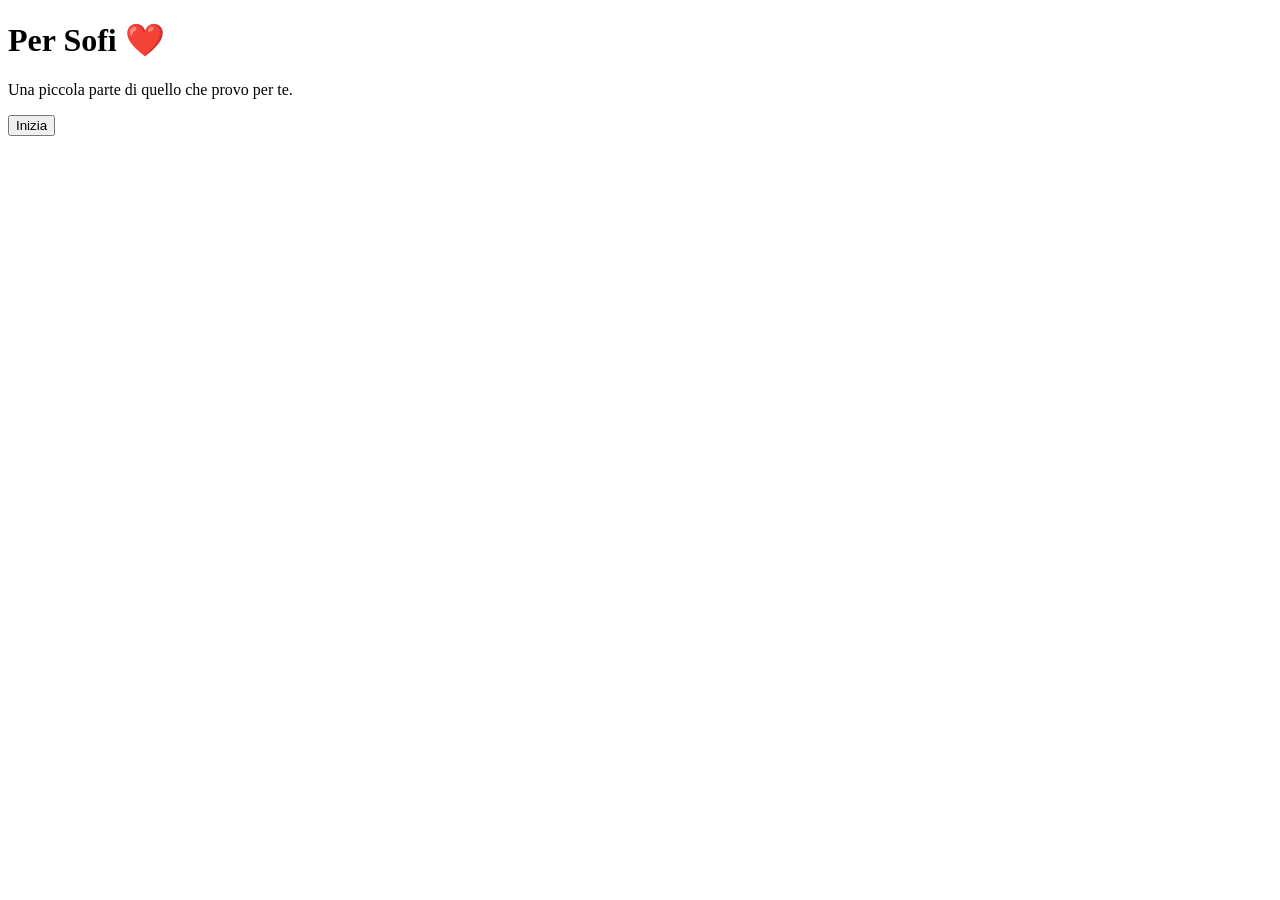
==== index.html @ b8570b96 "index.html" ====
<!DOCTYPE html>
<html lang="it">

<head>
    <meta charset="UTF-8">
    <meta name="viewport" content="width=device-width, initial-scale=1.0">

    <title>Per Sofi ❤️</title>

</head>


<body>

    <h1>Per Sofi ❤️</h1>

    <p>
        Una piccola parte di quello che provo per te.
    </p>


    <button>
        Inizia
    </button>


</body>

</html>
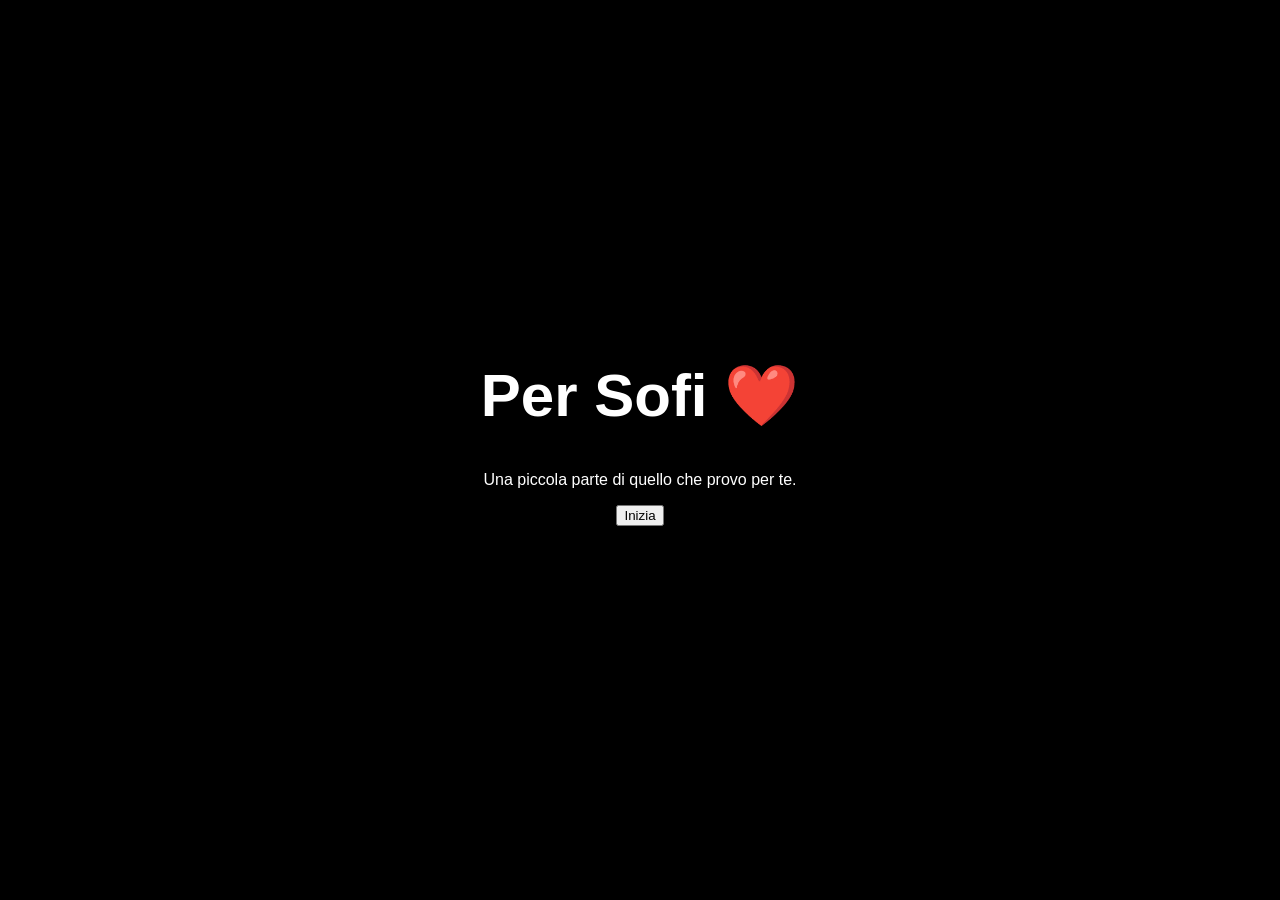
==== commit 2b555040: "index.html" ====
--- a/index.html
+++ b/index.html
@@ -2,27 +2,41 @@
 <html lang="it">
 
 <head>
+
     <meta charset="UTF-8">
     <meta name="viewport" content="width=device-width, initial-scale=1.0">
 
     <title>Per Sofi ❤️</title>
+
+    <link rel="stylesheet" href="style.css">
 
 </head>
 
 
 <body>
 
-    <h1>Per Sofi ❤️</h1>
 
-    <p>
-        Una piccola parte di quello che provo per te.
-    </p>
+    <div class="stars"></div>
 
 
-    <button>
-        Inizia
-    </button>
+    <main class="intro">
 
+        <h1>Per Sofi ❤️</h1>
+
+        <p>
+            Una piccola parte di quello che provo per te.
+        </p>
+
+
+        <button id="startButton">
+            Inizia
+        </button>
+
+
+    </main>
+
+
+<script src="script.js"></script>
 
 </body>
 
--- a/style.css
+++ b/style.css
@@ -0,0 +1,19 @@
+body {
+
+    background: black;
+    color: white;
+
+    text-align: center;
+
+    font-family: Arial, sans-serif;
+
+}
+
+
+h1 {
+
+    margin-top: 40vh;
+
+    font-size: 60px;
+
+}
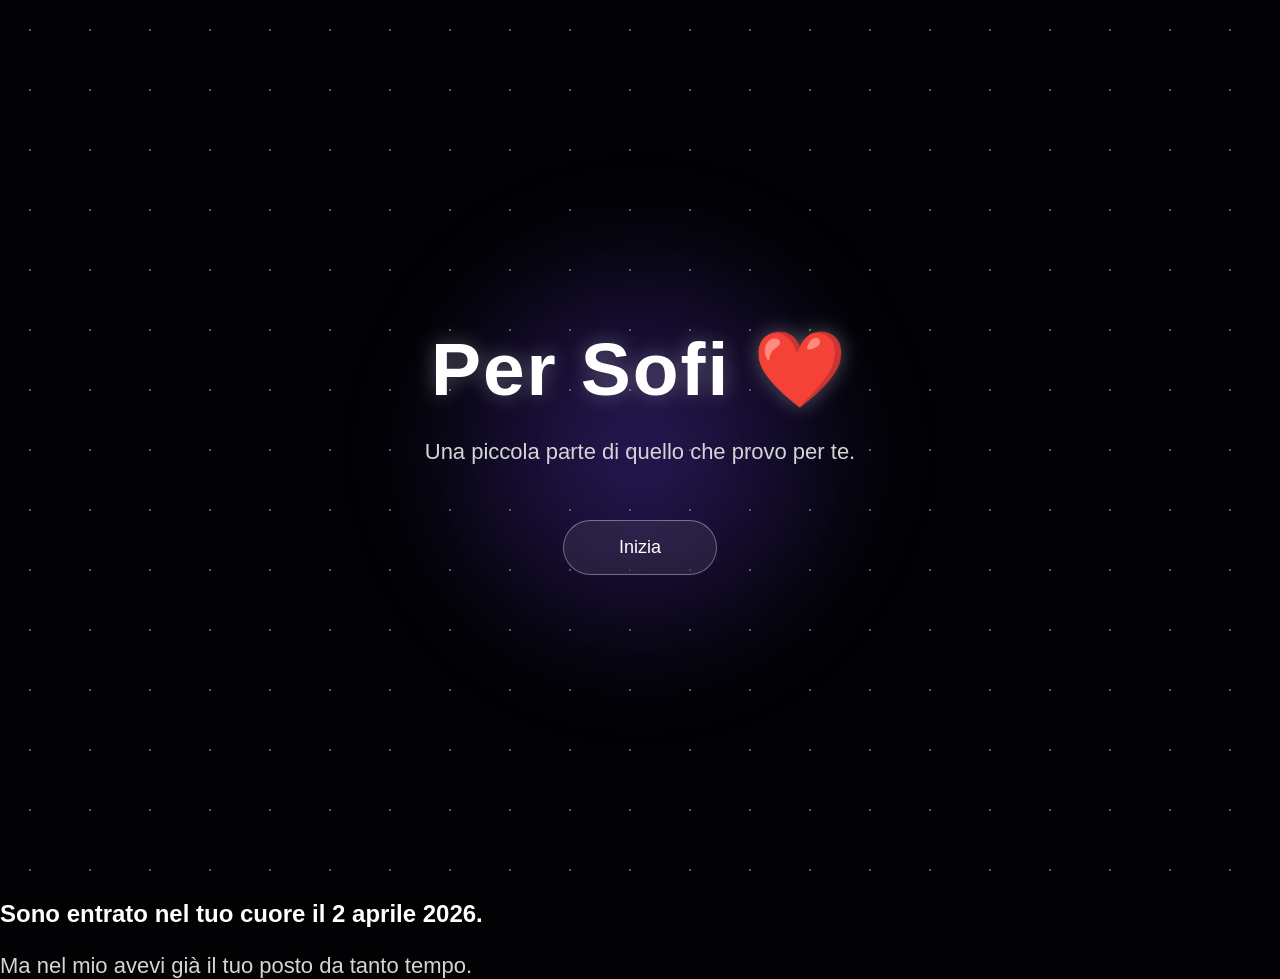
==== commit 2bd1627f: "Update index.html" ====
--- a/index.html
+++ b/index.html
@@ -34,7 +34,17 @@
 
 
     </main>
+<section class="story">
 
+    <h2>
+        Sono entrato nel tuo cuore il 2 aprile 2026.
+    </h2>
+
+    <p>
+        Ma nel mio avevi già il tuo posto da tanto tempo.
+    </p>
+
+</section>
 
 <script src="script.js"></script>
 
--- a/style.css
+++ b/style.css
@@ -1,19 +1,334 @@
+* {
+    margin: 0;
+    padding: 0;
+    box-sizing: border-box;
+}
+
+
 body {
 
-    background: black;
+    height: 100vh;
+    overflow: hidden;
+
+    background: #020205;
+
     color: white;
 
-    text-align: center;
-
-    font-family: Arial, sans-serif;
-
-}
-
+    font-family: "Arial", sans-serif;
+
+}
+
+
+/* Sfondo stellato */
+
+.stars {
+
+    position: absolute;
+
+    width: 100%;
+    height: 100%;
+
+    background-image:
+    radial-gradient(circle, rgba(255,255,255,0.8) 1px, transparent 1.5px);
+
+    background-size: 60px 60px;
+
+    animation: starsMove 25s linear infinite;
+
+    opacity: 0.45;
+
+}
+
+
+@keyframes starsMove {
+
+    from {
+        transform: translateY(0);
+    }
+
+    to {
+        transform: translateY(80px);
+    }
+
+}
+
+
+
+/* Nebulosa */
+
+.intro::before {
+
+    content: "";
+
+    position: absolute;
+
+    width: 500px;
+    height: 500px;
+
+    background: radial-gradient(
+        circle,
+        rgba(120,70,255,0.35),
+        transparent 70%
+    );
+
+
+    filter: blur(40px);
+
+    animation: pulse 8s infinite alternate;
+
+}
+
+
+
+@keyframes pulse {
+
+    from {
+
+        transform: scale(0.9);
+
+        opacity:0.5;
+
+    }
+
+
+    to {
+
+        transform: scale(1.1);
+
+        opacity:0.8;
+
+    }
+
+}
+
+
+
+/* Contenuto centrale */
+
+.intro {
+
+    height:100vh;
+
+    display:flex;
+
+    flex-direction:column;
+
+    justify-content:center;
+
+    align-items:center;
+
+    text-align:center;
+
+    position:relative;
+
+}
+
+
+
+/* Titolo */
 
 h1 {
 
-    margin-top: 40vh;
-
-    font-size: 60px;
-
-}
+    font-size:75px;
+
+    font-weight:600;
+
+    letter-spacing:2px;
+
+
+    opacity:0;
+
+    animation: appear 2.5s forwards;
+
+
+    text-shadow:
+
+    0 0 20px rgba(255,255,255,0.3);
+
+}
+
+
+
+/* Sottotitolo */
+
+p {
+
+    margin-top:25px;
+
+    font-size:22px;
+
+    color:#d5d5d5;
+
+
+    opacity:0;
+
+    animation: appear 2.5s forwards;
+
+    animation-delay:1s;
+
+}
+
+
+
+/* Bottone */
+
+button {
+
+
+    margin-top:55px;
+
+
+    padding:16px 55px;
+
+
+    border-radius:50px;
+
+
+    border:
+
+    1px solid rgba(255,255,255,0.35);
+
+
+
+    background:
+
+    rgba(255,255,255,0.08);
+
+
+
+    color:white;
+
+
+    font-size:18px;
+
+
+    cursor:pointer;
+
+
+    backdrop-filter:blur(10px);
+
+
+
+    opacity:0;
+
+
+    animation: appear 2.5s forwards;
+
+    animation-delay:2s;
+
+
+    transition:0.4s;
+
+
+}
+
+
+
+button:hover {
+
+
+    transform:scale(1.1);
+
+
+    background:
+
+    rgba(255,255,255,0.2);
+
+
+    box-shadow:
+
+    0 0 30px rgba(255,255,255,0.3);
+
+
+}
+
+
+
+/* Animazione entrata */
+
+@keyframes appear {
+
+
+    from {
+
+        opacity:0;
+
+        transform:translateY(40px);
+
+    }
+
+
+    to {
+
+        opacity:1;
+
+        transform:translateY(0);
+
+    }
+
+}
+
+
+
+/* Smartphone */
+
+@media(max-width:600px){
+
+
+    h1 {
+
+        font-size:45px;
+
+    }
+
+
+    p {
+
+        font-size:17px;
+
+    }
+
+
+}
+
+.fade {
+
+    animation: fadeScreen 2s forwards;
+
+}
+
+
+@keyframes fadeScreen {
+
+
+    from {
+
+        opacity:1;
+
+    }
+
+
+    to {
+
+        opacity:0;
+
+    }
+
+}
+
+.fade {
+    animation: fadeScreen 2s forwards;
+}
+
+
+@keyframes fadeScreen {
+
+    from {
+        opacity: 1;
+    }
+
+    to {
+        opacity: 0;
+    }
+
+}
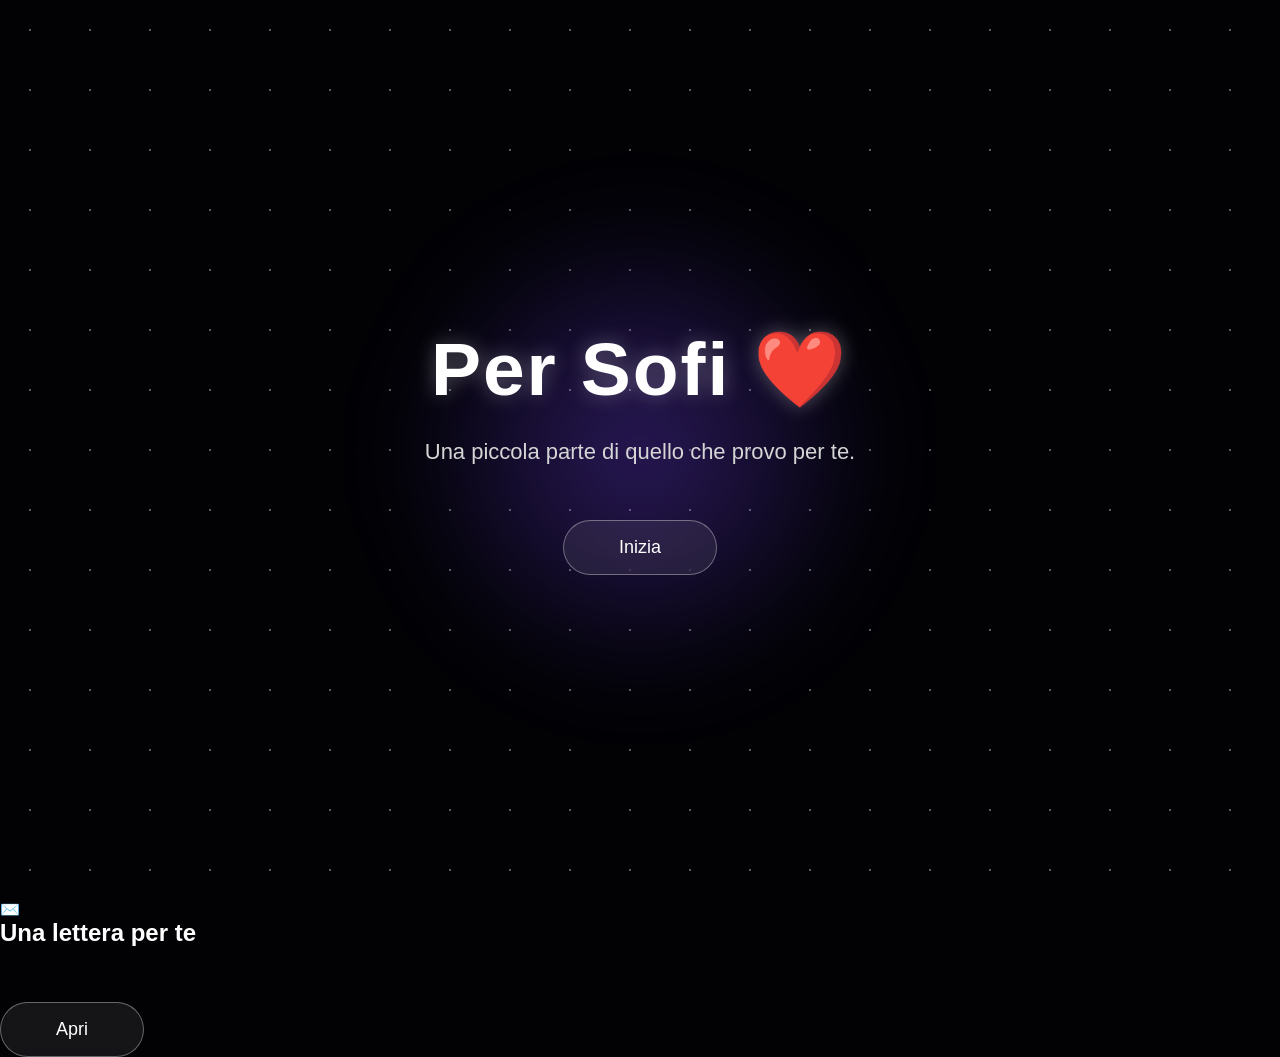
==== commit d84ea3d5: "Update index.html" ====
--- a/index.html
+++ b/index.html
@@ -46,6 +46,33 @@
 
 </section>
 
+    <section class="letter-section">
+
+    <div class="envelope" id="envelope">
+
+        <div class="letter-icon">
+            ✉️
+        </div>
+
+        <h2>
+            Una lettera per te
+        </h2>
+
+        <button id="openLetter">
+            Apri
+        </button>
+
+    </div>
+
+
+    <div class="letter" id="letter">
+
+        <p id="letterText"></p>
+
+    </div>
+
+</section>
+    
 <script src="script.js"></script>
 
 </body>
--- a/style.css
+++ b/style.css
@@ -332,3 +332,112 @@
     }
 
 }
+
+.story {
+
+    position: absolute;
+
+    top:0;
+    left:0;
+
+    width:100%;
+    height:100vh;
+
+
+    display:flex;
+
+    flex-direction:column;
+
+    justify-content:center;
+
+    align-items:center;
+
+
+    text-align:center;
+
+
+    background:#020205;
+
+
+    opacity:0;
+
+
+    pointer-events:none;
+
+}
+
+
+.story h2 {
+
+    font-size:45px;
+
+    max-width:900px;
+
+    line-height:1.3;
+}
+
+
+.story p {
+
+    margin-top:30px;
+
+    font-size:25px;
+
+}
+
+.hide {
+
+    animation: fadeOut 2s forwards;
+
+}
+
+
+
+.show {
+
+    animation: fadeInStory 2s forwards;
+
+    pointer-events:auto;
+
+}
+
+
+
+@keyframes fadeOut {
+
+
+    from {
+
+        opacity:1;
+
+    }
+
+
+    to {
+
+        opacity:0;
+
+    }
+
+
+}
+
+
+
+@keyframes fadeInStory {
+
+
+    from {
+
+        opacity:0;
+
+    }
+
+
+    to {
+
+        opacity:1;
+
+    }
+
+}
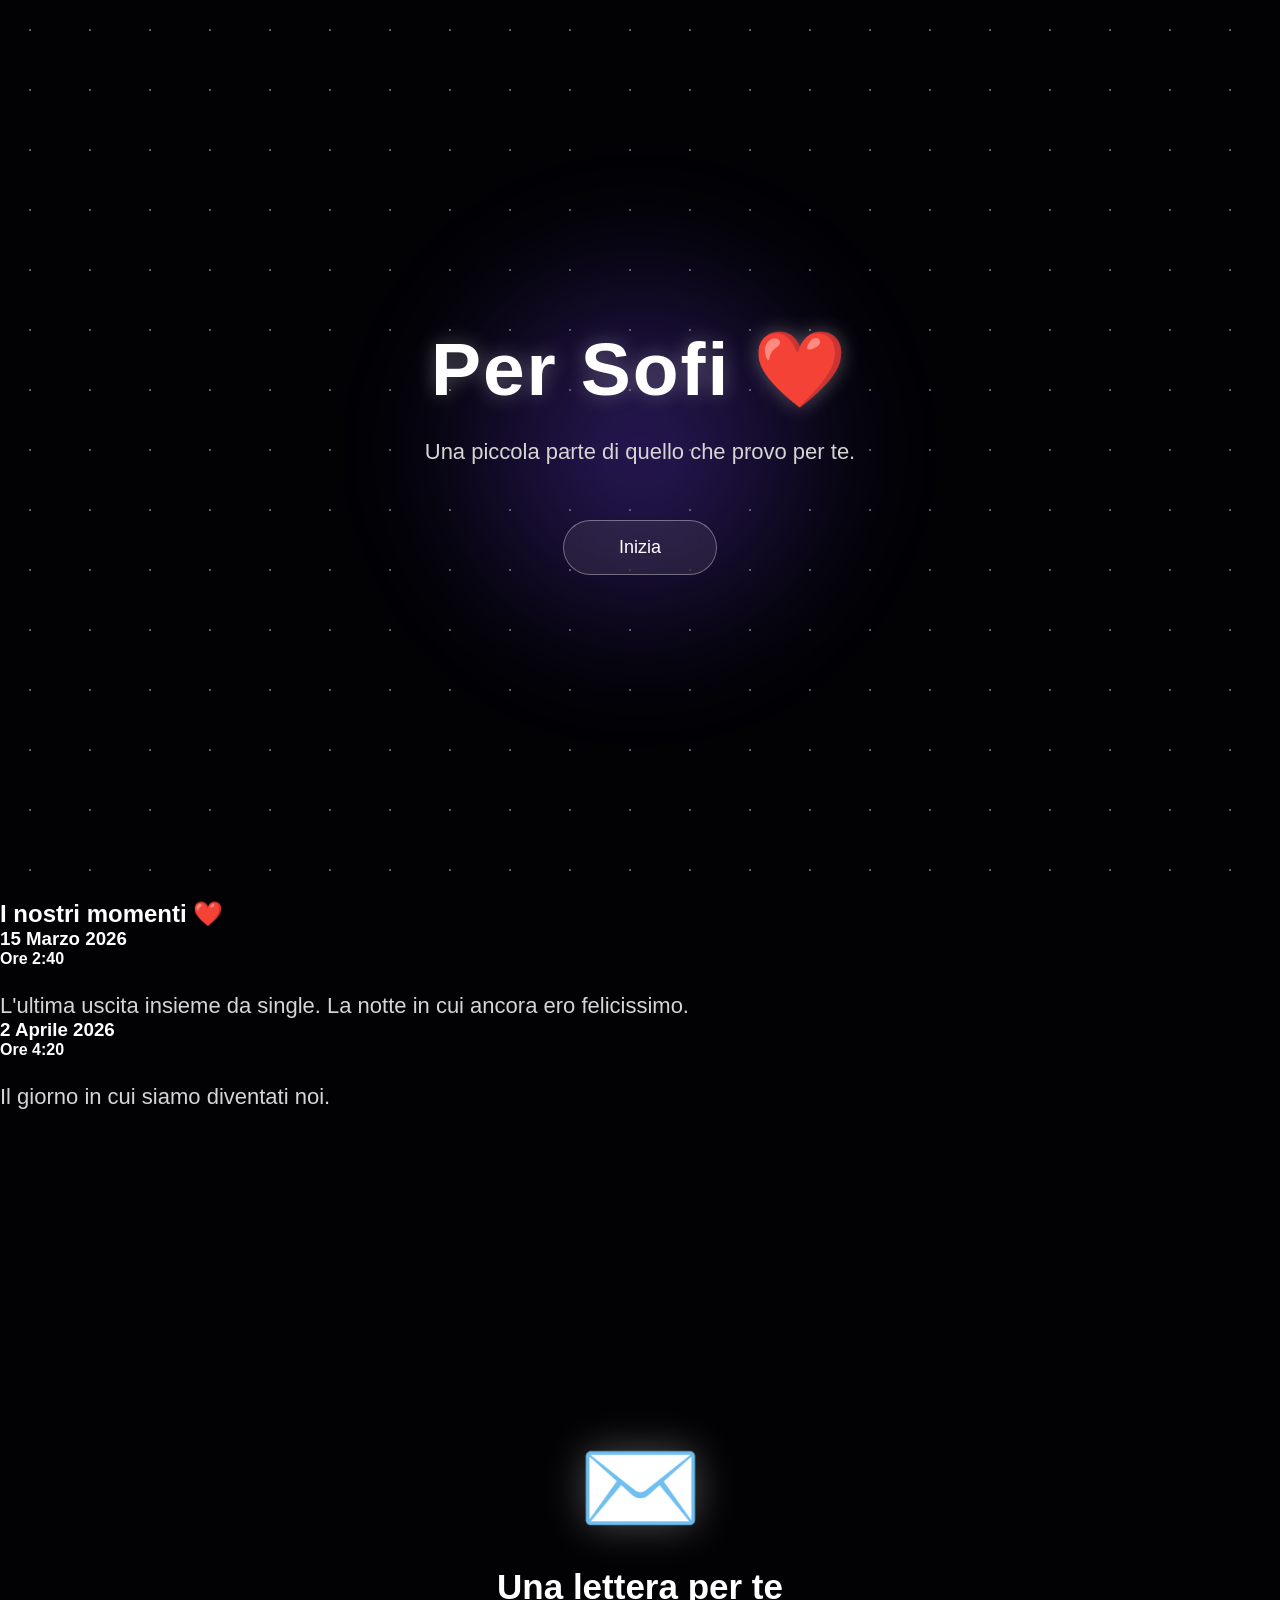
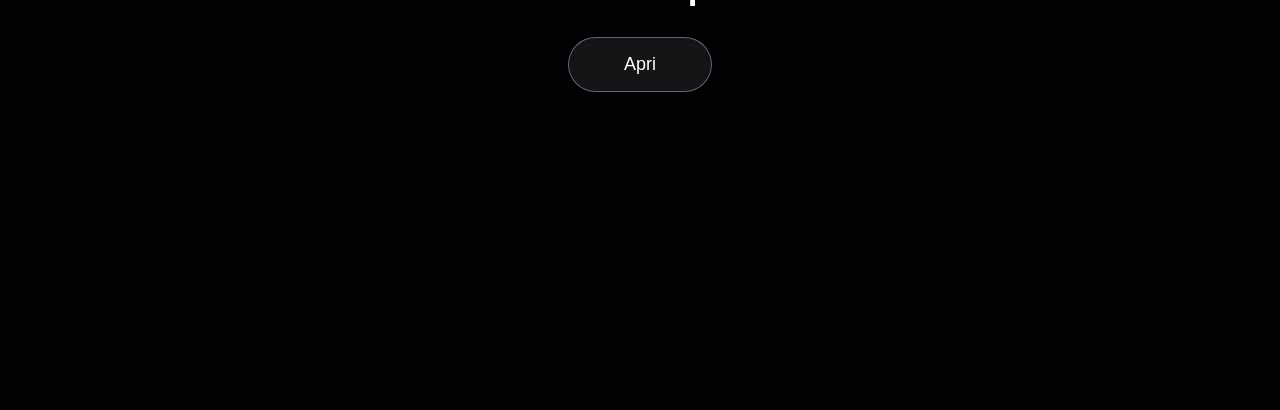
==== commit 495f2444: "Update index.html" ====
--- a/index.html
+++ b/index.html
@@ -46,6 +46,50 @@
 
 </section>
 
+    <section class="timeline">
+
+    <h2>
+        I nostri momenti ❤️
+    </h2>
+
+
+    <div class="memory">
+
+        <h3>
+            15 Marzo 2026
+        </h3>
+
+        <h4>
+            Ore 2:40
+        </h4>
+
+        <p>
+            L'ultima uscita insieme da single.
+            La notte in cui ancora ero felicissimo.
+        </p>
+
+    </div>
+
+
+    <div class="memory">
+
+        <h3>
+            2 Aprile 2026
+        </h3>
+
+        <h4>
+            Ore 4:20
+        </h4>
+
+        <p>
+            Il giorno in cui siamo diventati noi.
+        </p>
+
+    </div>
+
+
+</section>
+    
     <section class="letter-section">
 
     <div class="envelope" id="envelope">
--- a/style.css
+++ b/style.css
@@ -441,3 +441,95 @@
     }
 
 }
+
+.letter-section {
+
+    min-height:100vh;
+
+    background:#020205;
+
+    display:flex;
+
+    justify-content:center;
+
+    align-items:center;
+
+    flex-direction:column;
+
+    color:white;
+
+    text-align:center;
+
+}
+
+
+
+.envelope {
+
+    cursor:pointer;
+
+    transition:1s;
+
+}
+
+
+
+.letter-icon {
+
+    font-size:100px;
+
+    filter:drop-shadow(0 0 20px rgba(255,255,255,0.3));
+
+}
+
+
+
+.envelope h2 {
+
+    margin-top:20px;
+
+    font-size:35px;
+
+}
+
+
+
+#openLetter {
+
+    margin-top:30px;
+
+}
+
+
+
+.letter {
+
+    display:none;
+
+    max-width:800px;
+
+    padding:40px;
+
+    font-size:22px;
+
+    line-height:1.8;
+
+}
+
+
+
+.open {
+
+    display:block;
+
+    animation:appear 2s forwards;
+
+}
+
+
+
+.hide-envelope {
+
+    display:none;
+
+}
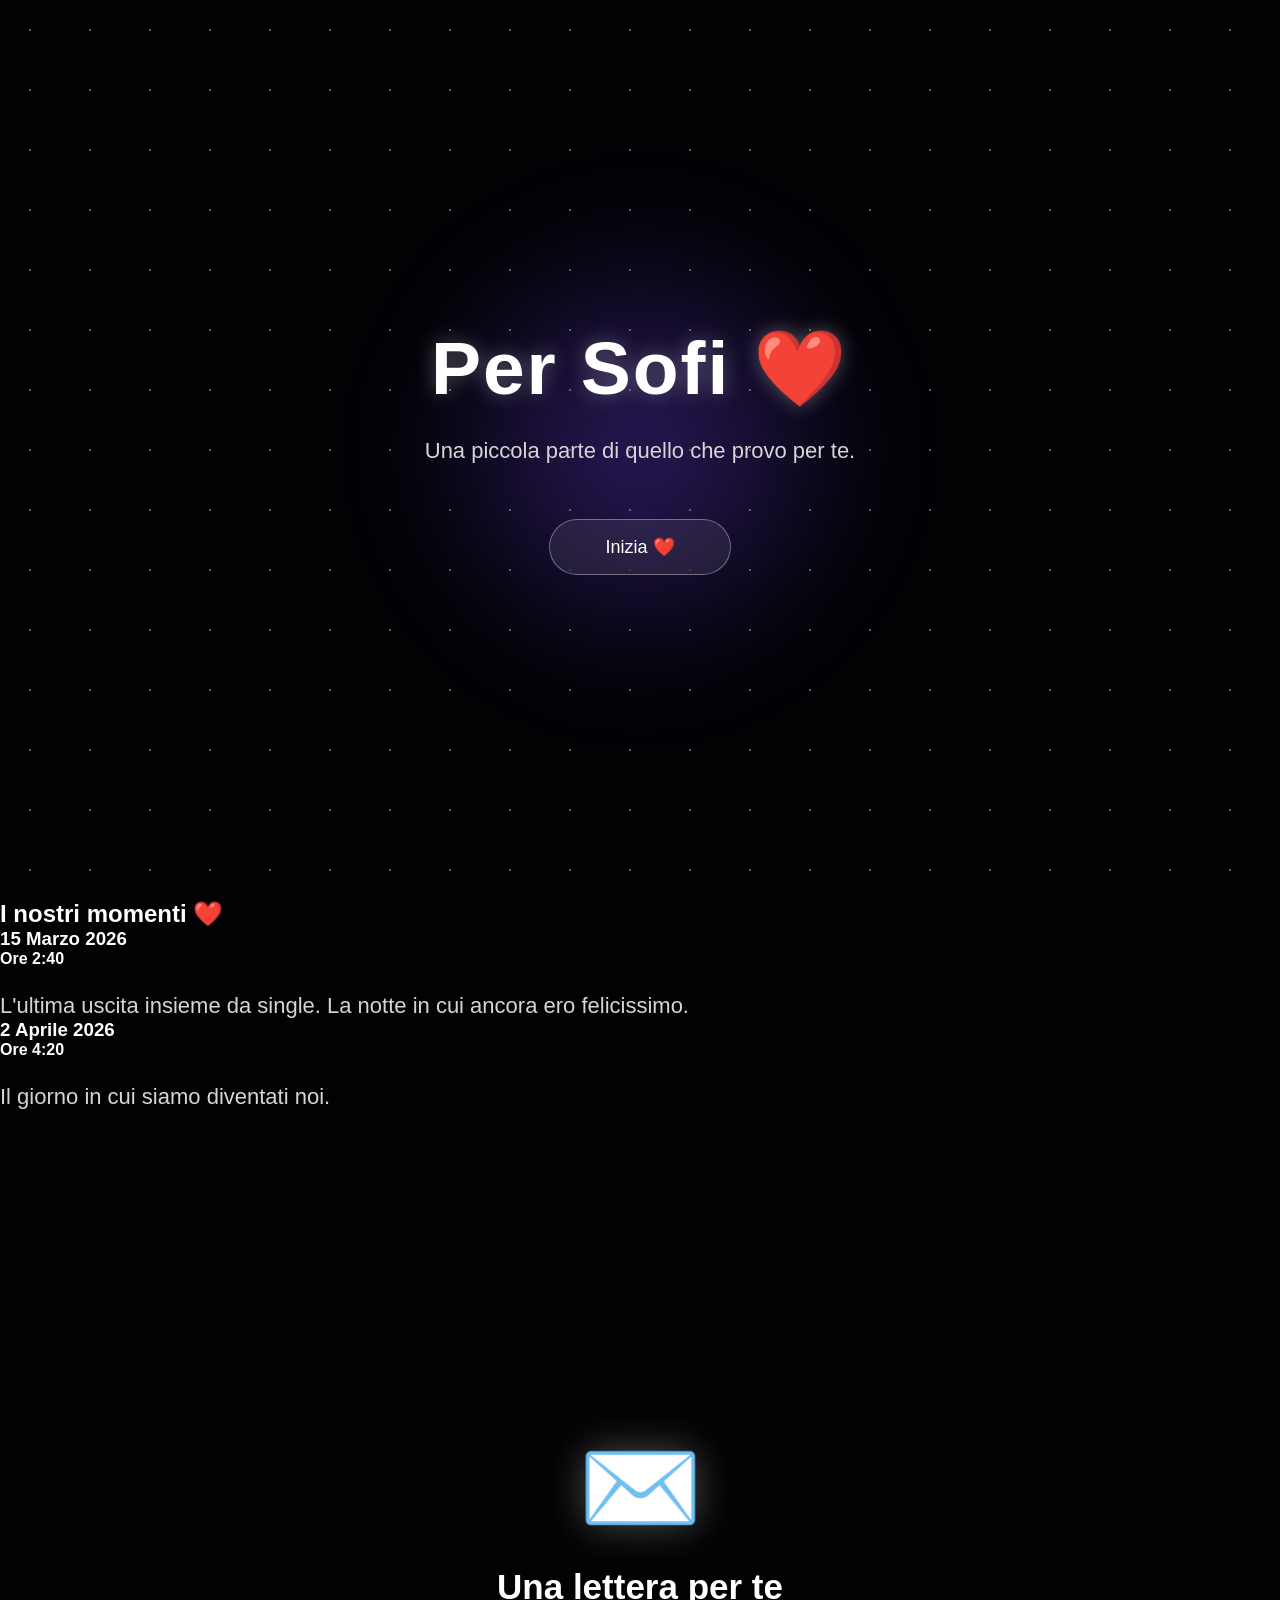
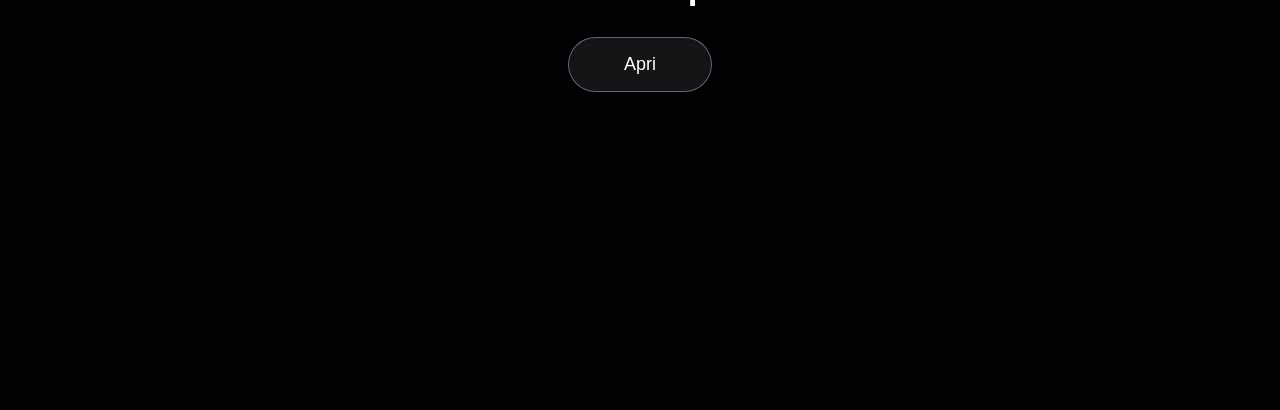
==== commit 24084cd8: "Update index.html" ====
--- a/index.html
+++ b/index.html
@@ -28,9 +28,13 @@
         </p>
 
 
-        <button id="startButton">
-            Inizia
-        </button>
+        <a href="storia.html">
+
+    <button>
+        Inizia ❤️
+    </button>
+
+</a>
 
 
     </main>
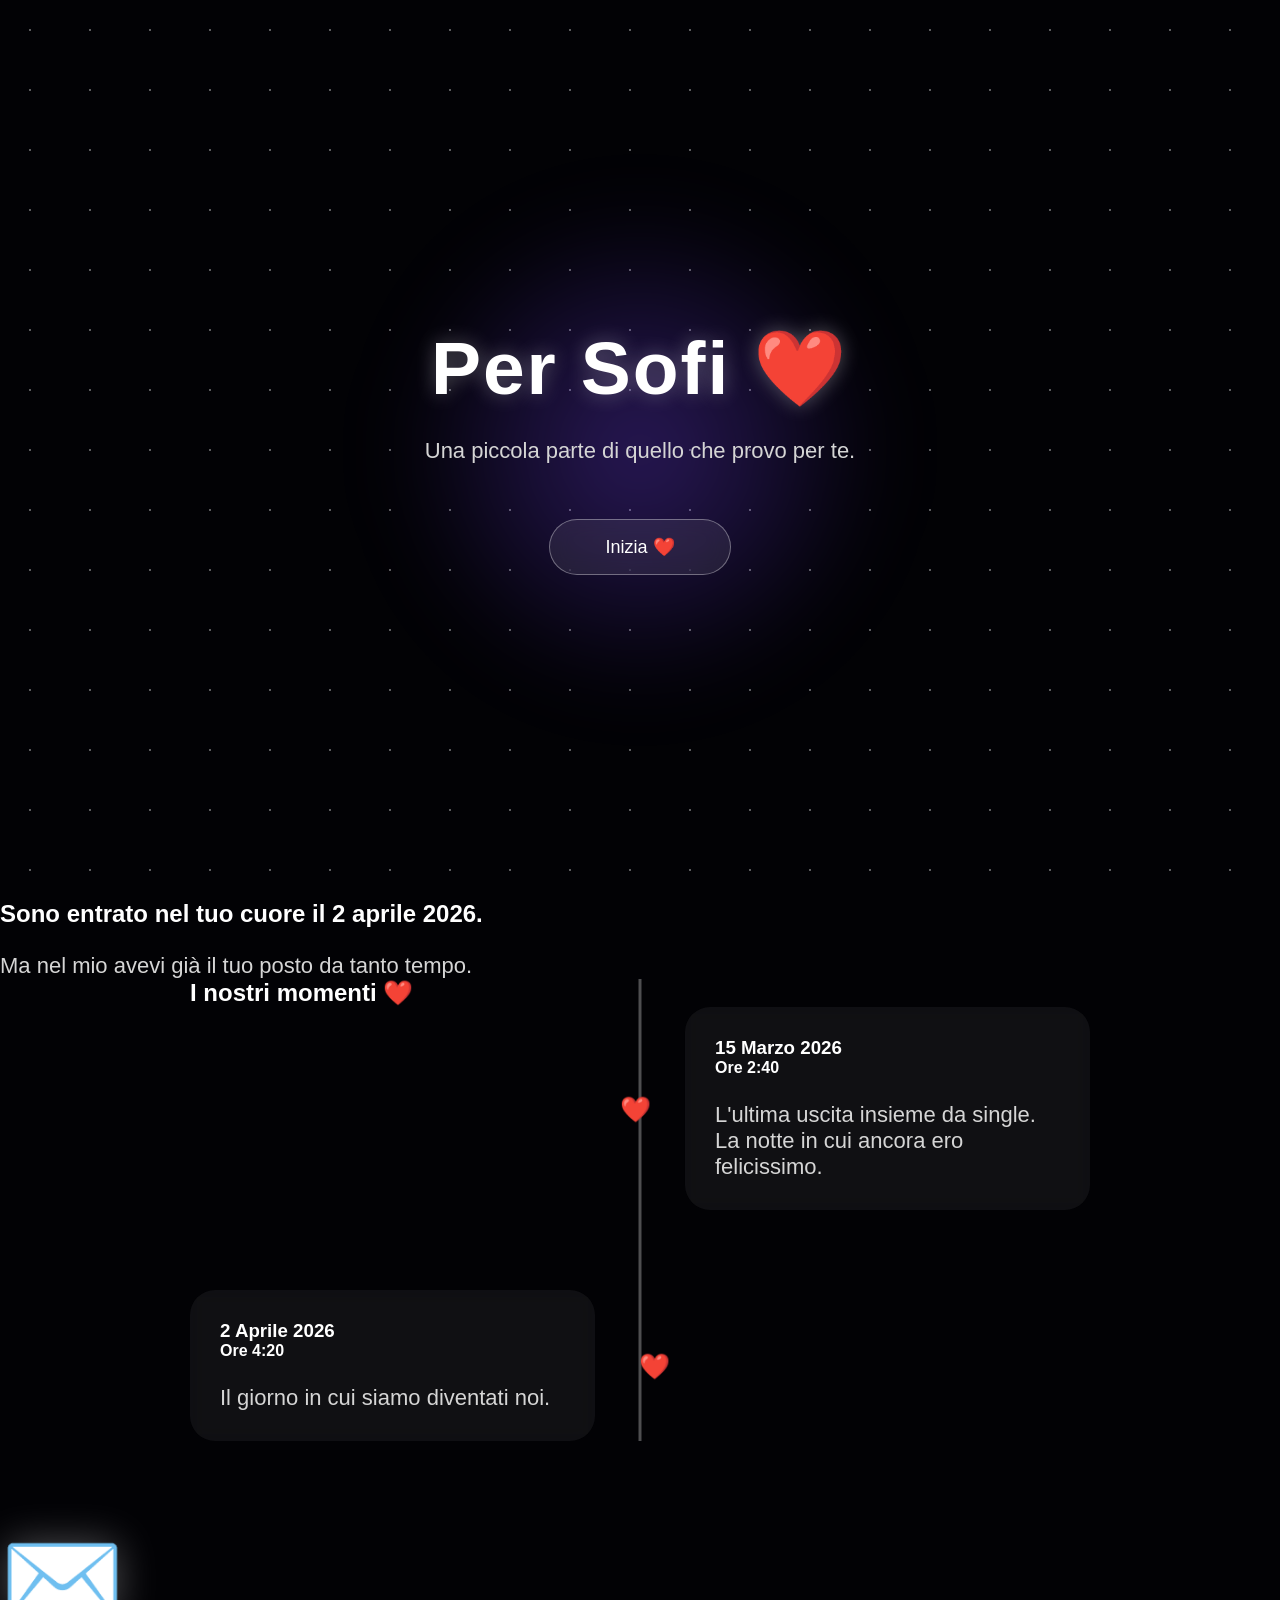
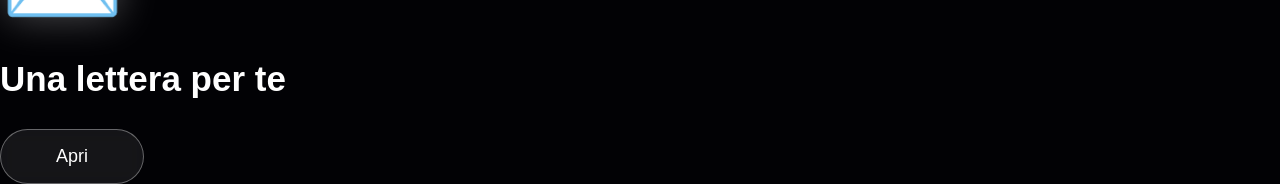
==== commit fc104424: "Update index.html" ====
--- a/index.html
+++ b/index.html
@@ -38,7 +38,6 @@
 
 
     </main>
-<section class="story">
 
     <h2>
         Sono entrato nel tuo cuore il 2 aprile 2026.
@@ -94,7 +93,6 @@
 
 </section>
     
-    <section class="letter-section">
 
     <div class="envelope" id="envelope">
 
--- a/style.css
+++ b/style.css
@@ -7,8 +7,8 @@
 
 body {
 
-    height: 100vh;
-    overflow: hidden;
+    min-height: 100vh;
+    overflow-x: hidden;
 
     background: #020205;
 
@@ -533,3 +533,252 @@
     display:none;
 
 }
+
+.story-page {
+
+    height:100vh;
+
+    background:#020205;
+
+    display:flex;
+
+    flex-direction:column;
+
+    justify-content:center;
+
+    align-items:center;
+
+    text-align:center;
+
+    padding:30px;
+
+}
+
+
+.story-page h1 {
+
+    max-width:900px;
+
+    font-size:50px;
+
+    animation:appear 2s forwards;
+
+}
+
+
+.story-page p {
+
+    max-width:700px;
+
+    margin-top:40px;
+
+    font-size:28px;
+
+    animation:appear 2s forwards;
+
+    animation-delay:1s;
+
+}
+
+
+.story-page button {
+
+    margin-top:60px;
+
+}
+
+/* PAGINA RICORDI */
+
+.memories-page {
+
+    min-height:100vh;
+
+    background:#020205;
+
+    color:white;
+
+    padding:60px 20px;
+
+    text-align:center;
+
+}
+
+
+.memories-page h1 {
+
+    font-size:55px;
+
+    margin-bottom:80px;
+
+}
+
+
+
+.timeline {
+
+    position:relative;
+
+    max-width:900px;
+
+    margin:auto;
+
+}
+
+
+/* linea centrale */
+
+.timeline::before {
+
+    content:"";
+
+    position:absolute;
+
+    width:3px;
+
+    background:rgba(255,255,255,0.3);
+
+    top:0;
+
+    bottom:0;
+
+    left:50%;
+
+    transform:translateX(-50%);
+
+}
+
+
+
+/* singolo ricordo */
+
+.memory {
+
+    position:relative;
+
+    width:45%;
+
+    padding:30px;
+
+    margin-bottom:80px;
+
+    background:rgba(255,255,255,0.06);
+
+    border-radius:25px;
+
+    backdrop-filter:blur(10px);
+
+}
+
+
+
+.memory:nth-child(odd) {
+
+    margin-right:auto;
+
+}
+
+
+
+.memory:nth-child(even) {
+
+    margin-left:auto;
+
+}
+
+
+
+/* pallino sulla linea */
+
+.memory::before {
+
+    content:"❤️";
+
+    position:absolute;
+
+    top:50%;
+
+    right:-75px;
+
+    transform:translateY(-50%);
+
+    font-size:25px;
+
+    z-index:2;
+
+}
+
+
+.memory:nth-child(even)::before {
+
+    left:-75px;
+
+    right:auto;
+
+}
+
+
+.memory:nth-child(even)::before {
+
+    left:-65px;
+
+}
+
+
+
+/* ricordo speciale */
+
+.special {
+
+    box-shadow:
+
+    0 0 40px rgba(255,100,150,0.4);
+
+}
+
+
+
+/* mobile */
+
+@media(max-width:700px){
+
+
+.timeline::before {
+
+    left:20px;
+
+}
+
+
+.memory {
+
+    width:85%;
+
+    margin-left:auto!important;
+
+    margin-right:0!important;
+
+}
+
+
+
+.memory::before {
+
+    left:-55px!important;
+
+}
+
+}
+
+.memory {
+
+    overflow:visible;
+
+}
+
+.intro {
+
+    height:100vh;
+
+    overflow:hidden;
+
+}
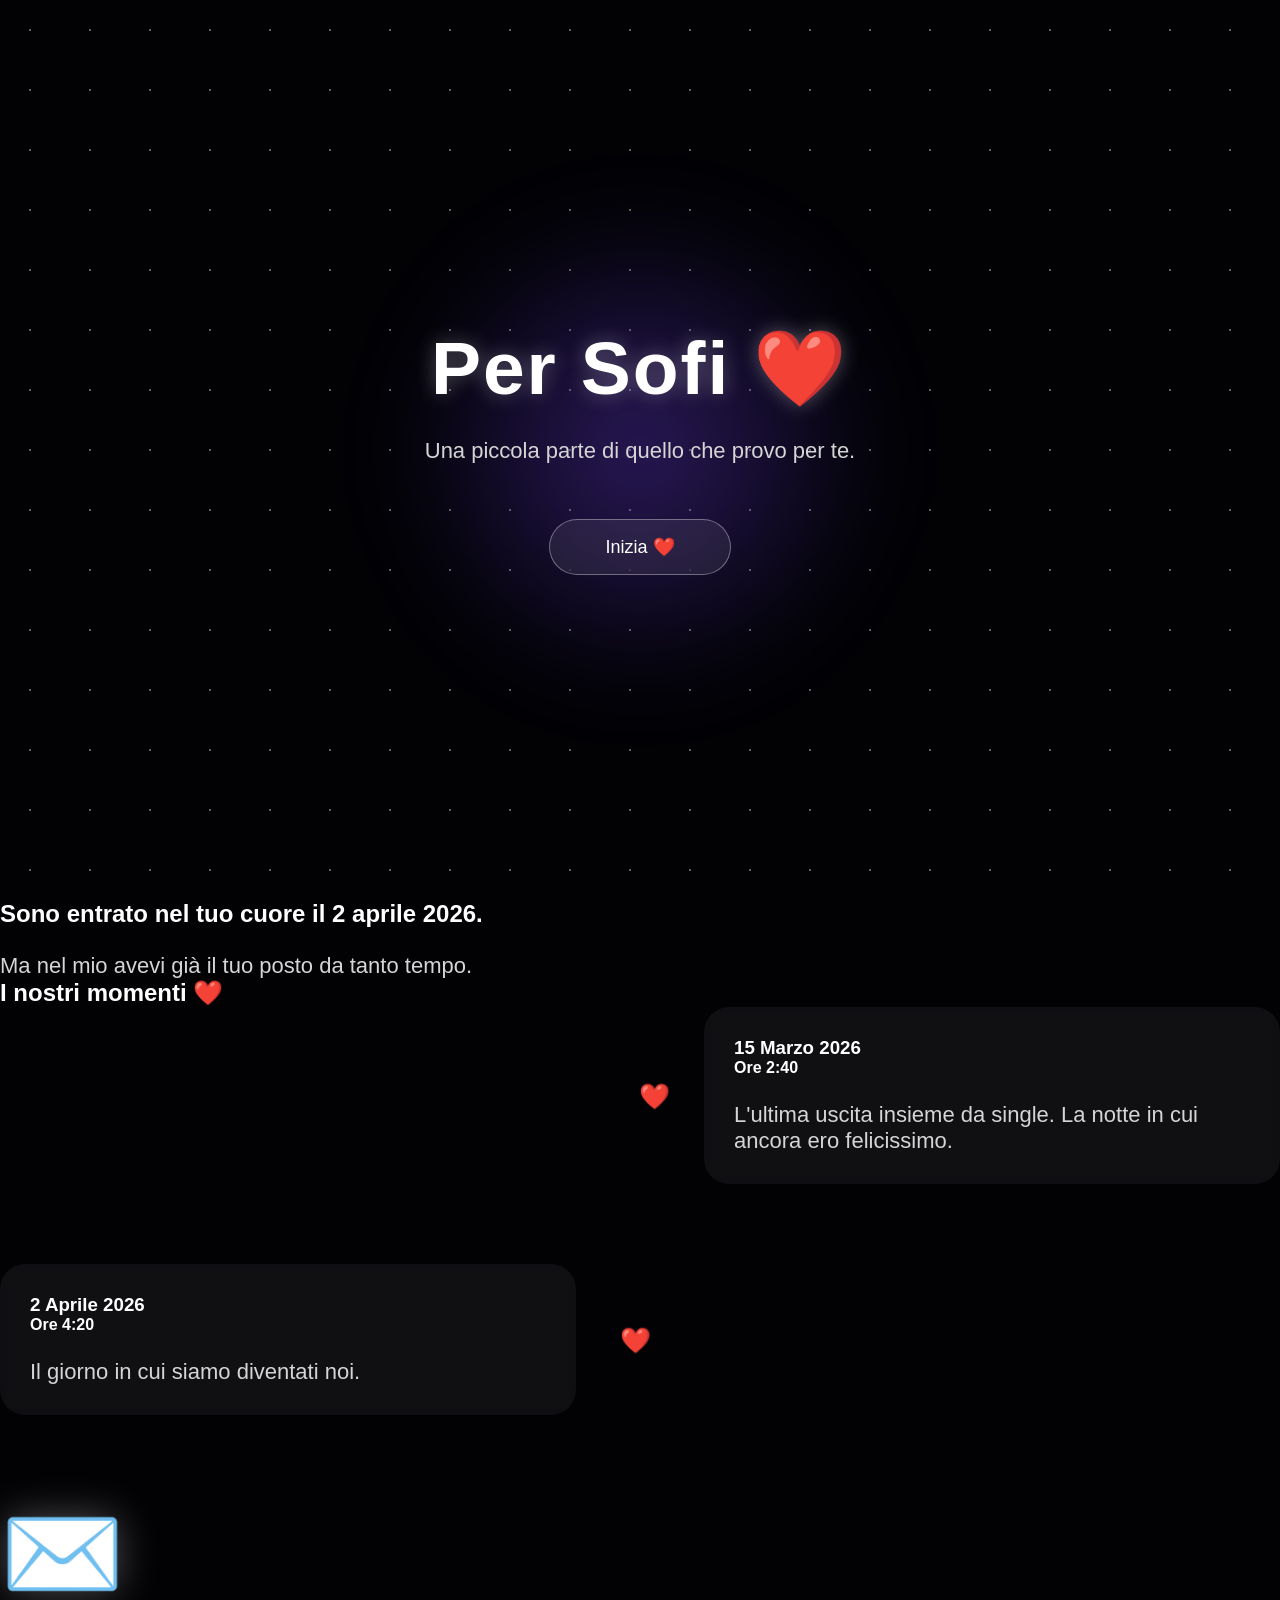
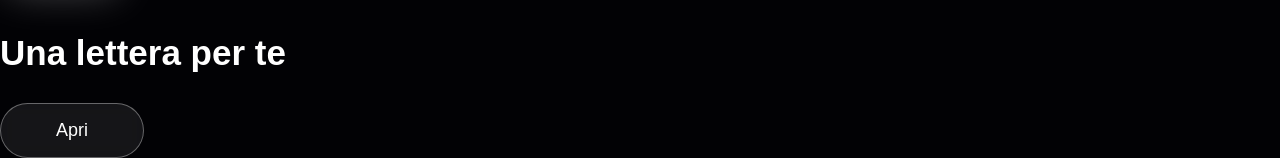
==== commit b8a5e69b: "Update index.html" ====
--- a/index.html
+++ b/index.html
@@ -49,7 +49,6 @@
 
 </section>
 
-    <section class="timeline">
 
     <h2>
         I nostri momenti ❤️
